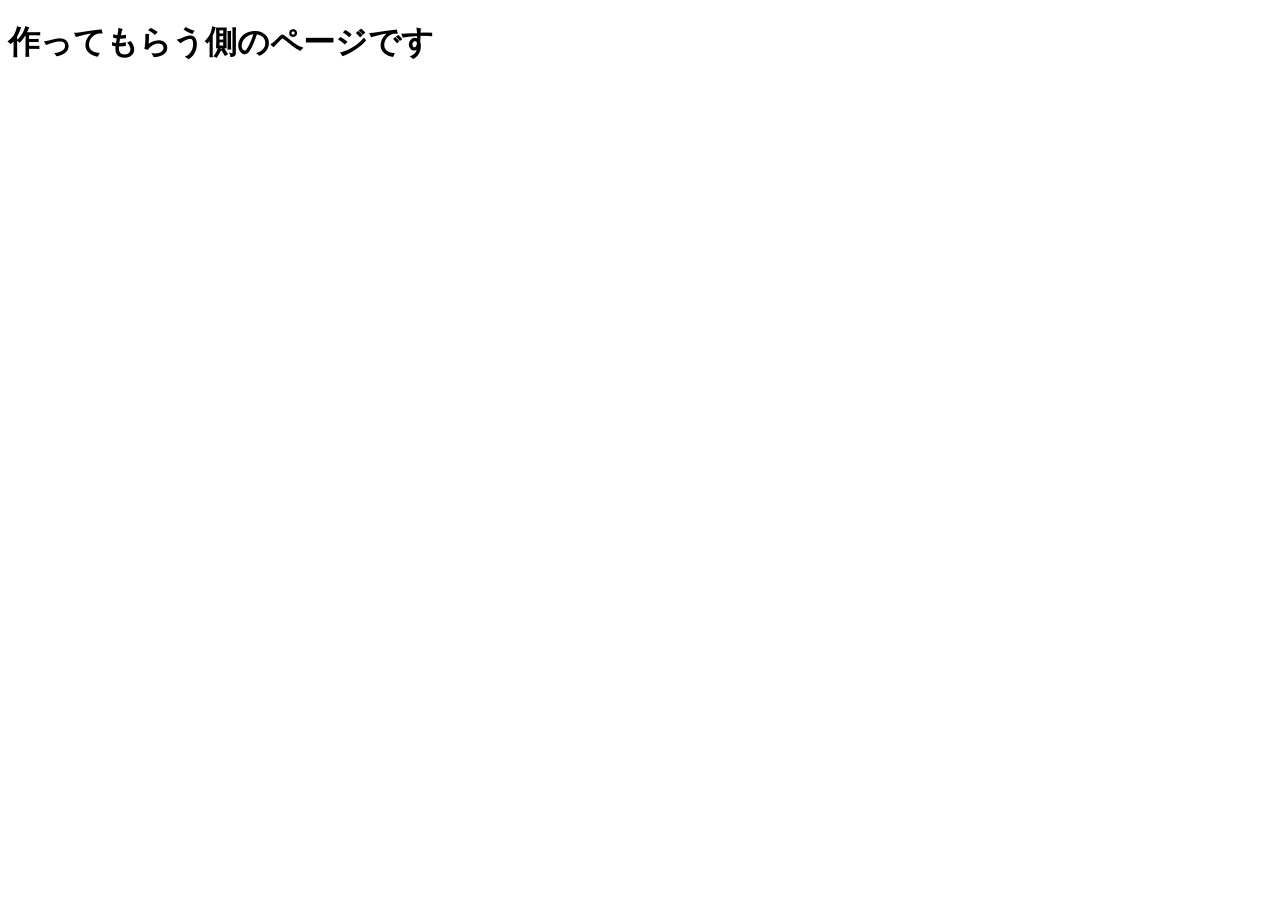
==== kids.html @ 2f5b06fe "kids.htmlの作成" ====
<!-- kids.html -->
<!doctype html>
<html lang="ja">
<head>
	<meta charset="utf-8">
	<meta name="viewport" content="width=device-width, initial-scale=1">
	<title>作ってもらう側</title>
</head>
<body>
	<main>
		<h1>作ってもらう側のページです</h1>
		<p id="greeting"></p>
	</main>

	<script>
		const UserName = sessionStorage.getItem("UserName");

		if (UserName) {
			document.getElementById("greeting").textContent = `こんにちは、${UserName}さん。`;
		}
	</script>
</body>
</html>
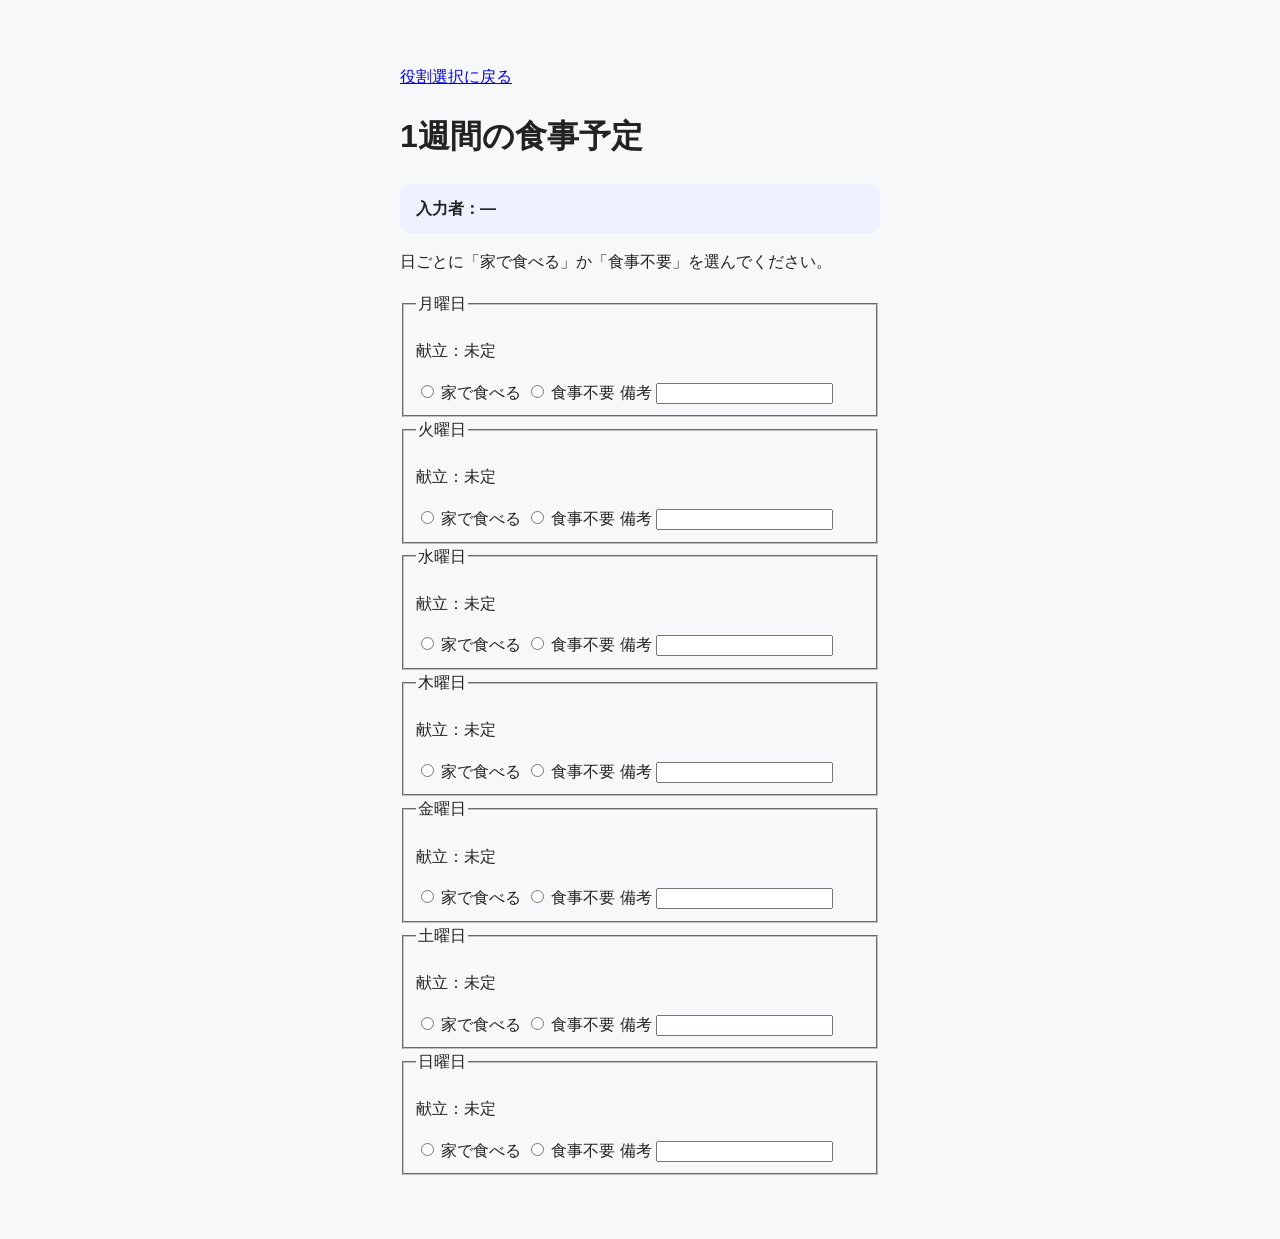
==== commit 8441c0c8: "Update kids.html" ====
--- a/kids.html
+++ b/kids.html
@@ -1,23 +1,69 @@
-<!-- kids.html -->
 <!doctype html>
 <html lang="ja">
 <head>
 	<meta charset="utf-8">
 	<meta name="viewport" content="width=device-width, initial-scale=1">
-	<title>作ってもらう側</title>
+	<title>食事予定の入力 | Mealink</title>
+	<link rel="stylesheet" href="style.css">
 </head>
-<body>
+<body data-page="kids">
 	<main>
-		<h1>作ってもらう側のページです</h1>
-		<p id="greeting"></p>
+		<a href="index.html">役割選択に戻る</a>
+		<h1 id="plan-owner">1週間の食事予定</h1>
+		<p id="greeting">入力者：<span data-field="UserName">—</span></p>
+		<p>日ごとに「家で食べる」か「食事不要」を選んでください。</p>
+
+		<div id="week-list" data-field="weeklyMealPlans">
+			<fieldset id="day-mon">
+				<legend>月曜日 <span data-field="mealDate"></span></legend>
+				<p>献立：<span data-field="mealMenu">未定</span></p>
+				<label><input type="radio" name="meal-mon" data-field="needsMeal" value="true"> 家で食べる</label>
+				<label><input type="radio" name="meal-mon" data-field="needsMeal" value="false"> 食事不要</label>
+				<label>備考 <input type="text" name="note-mon" data-field="mealNote" maxlength="120"></label>
+			</fieldset>
+			<fieldset id="day-tue">
+				<legend>火曜日 <span data-field="mealDate"></span></legend>
+				<p>献立：<span data-field="mealMenu">未定</span></p>
+				<label><input type="radio" name="meal-tue" data-field="needsMeal" value="true"> 家で食べる</label>
+				<label><input type="radio" name="meal-tue" data-field="needsMeal" value="false"> 食事不要</label>
+				<label>備考 <input type="text" name="note-tue" data-field="mealNote" maxlength="120"></label>
+			</fieldset>
+			<fieldset id="day-wed">
+				<legend>水曜日 <span data-field="mealDate"></span></legend>
+				<p>献立：<span data-field="mealMenu">未定</span></p>
+				<label><input type="radio" name="meal-wed" data-field="needsMeal" value="true"> 家で食べる</label>
+				<label><input type="radio" name="meal-wed" data-field="needsMeal" value="false"> 食事不要</label>
+				<label>備考 <input type="text" name="note-wed" data-field="mealNote" maxlength="120"></label>
+			</fieldset>
+			<fieldset id="day-thu">
+				<legend>木曜日 <span data-field="mealDate"></span></legend>
+				<p>献立：<span data-field="mealMenu">未定</span></p>
+				<label><input type="radio" name="meal-thu" data-field="needsMeal" value="true"> 家で食べる</label>
+				<label><input type="radio" name="meal-thu" data-field="needsMeal" value="false"> 食事不要</label>
+				<label>備考 <input type="text" name="note-thu" data-field="mealNote" maxlength="120"></label>
+			</fieldset>
+			<fieldset id="day-fri">
+				<legend>金曜日 <span data-field="mealDate"></span></legend>
+				<p>献立：<span data-field="mealMenu">未定</span></p>
+				<label><input type="radio" name="meal-fri" data-field="needsMeal" value="true"> 家で食べる</label>
+				<label><input type="radio" name="meal-fri" data-field="needsMeal" value="false"> 食事不要</label>
+				<label>備考 <input type="text" name="note-fri" data-field="mealNote" maxlength="120"></label>
+			</fieldset>
+			<fieldset id="day-sat">
+				<legend>土曜日 <span data-field="mealDate"></span></legend>
+				<p>献立：<span data-field="mealMenu">未定</span></p>
+				<label><input type="radio" name="meal-sat" data-field="needsMeal" value="true"> 家で食べる</label>
+				<label><input type="radio" name="meal-sat" data-field="needsMeal" value="false"> 食事不要</label>
+				<label>備考 <input type="text" name="note-sat" data-field="mealNote" maxlength="120"></label>
+			</fieldset>
+			<fieldset id="day-sun">
+				<legend>日曜日 <span data-field="mealDate"></span></legend>
+				<p>献立：<span data-field="mealMenu">未定</span></p>
+				<label><input type="radio" name="meal-sun" data-field="needsMeal" value="true"> 家で食べる</label>
+				<label><input type="radio" name="meal-sun" data-field="needsMeal" value="false"> 食事不要</label>
+				<label>備考 <input type="text" name="note-sun" data-field="mealNote" maxlength="120"></label>
+			</fieldset>
+		</div>
 	</main>
-
-	<script>
-		const UserName = sessionStorage.getItem("UserName");
-
-		if (UserName) {
-			document.getElementById("greeting").textContent = `こんにちは、${UserName}さん。`;
-		}
-	</script>
 </body>
-</html>+</html>
--- a/style.css
+++ b/style.css
@@ -0,0 +1,104 @@
+/* 全体のベース設定 */
+* {
+  box-sizing: border-box;
+}
+
+body {
+  margin: 0;
+  padding: 24px;
+  font-family: -apple-system, BlinkMacSystemFont, "Hiragino Sans", "Yu Gothic", sans-serif;
+  background-color: #f7f8fa;
+  color: #222;
+  line-height: 1.6;
+}
+
+main {
+  max-width: 480px;
+  margin: 40px auto;
+}
+
+/* 選択画面（index.html） */
+#select-page {
+  background: #ffffff;
+  padding: 32px 24px;
+  border-radius: 16px;
+  box-shadow: 0 6px 20px rgba(0, 0, 0, 0.06);
+  text-align: center;
+}
+
+#select-page h1 {
+  margin: 0 0 24px;
+  font-size: 1.8rem;
+  color: #1f2937;
+}
+
+#select-page p {
+  margin: 0 0 24px;
+  text-align: left;
+}
+
+label[for="name-input"] {
+  display: block;
+  margin-bottom: 8px;
+  font-size: 0.95rem;
+  font-weight: bold;
+  color: #374151;
+}
+
+#name-input {
+  width: 100%;
+  padding: 12px 14px;
+  font-size: 1rem;
+  border: 1.5px solid #d1d5db;
+  border-radius: 10px;
+  outline: none;
+  transition: border-color 0.2s, box-shadow 0.2s;
+}
+
+#name-input:focus {
+  border-color: #3b82f6;
+  box-shadow: 0 0 0 3px rgba(59, 130, 246, 0.15);
+}
+
+/* ボタン共通・個別スタイル */
+#kids-button,
+#mom-button {
+  width: 100%;
+  padding: 13px 16px;
+  font-size: 1rem;
+  font-weight: bold;
+  border: none;
+  border-radius: 10px;
+  cursor: pointer;
+  transition: transform 0.1s, opacity 0.2s;
+}
+
+#kids-button {
+  background-color: #f59e0b; /* 「作ってもらう」：あたたかいオレンジ系 */
+  color: #ffffff;
+  margin-bottom: 12px;
+}
+
+#mom-button {
+  background-color: #10b981; /* 「作る」：落ち着いたグリーン系 */
+  color: #ffffff;
+}
+
+#kids-button:hover,
+#mom-button:hover {
+  opacity: 0.92;
+}
+
+#kids-button:active,
+#mom-button:active {
+  transform: scale(0.99);
+}
+
+/* 遷移先ページ（kids.html / mom.html 用） */
+#greeting {
+  margin-top: 16px;
+  padding: 12px 16px;
+  background: #eef2ff;
+  border-radius: 10px;
+  font-weight: bold;
+}
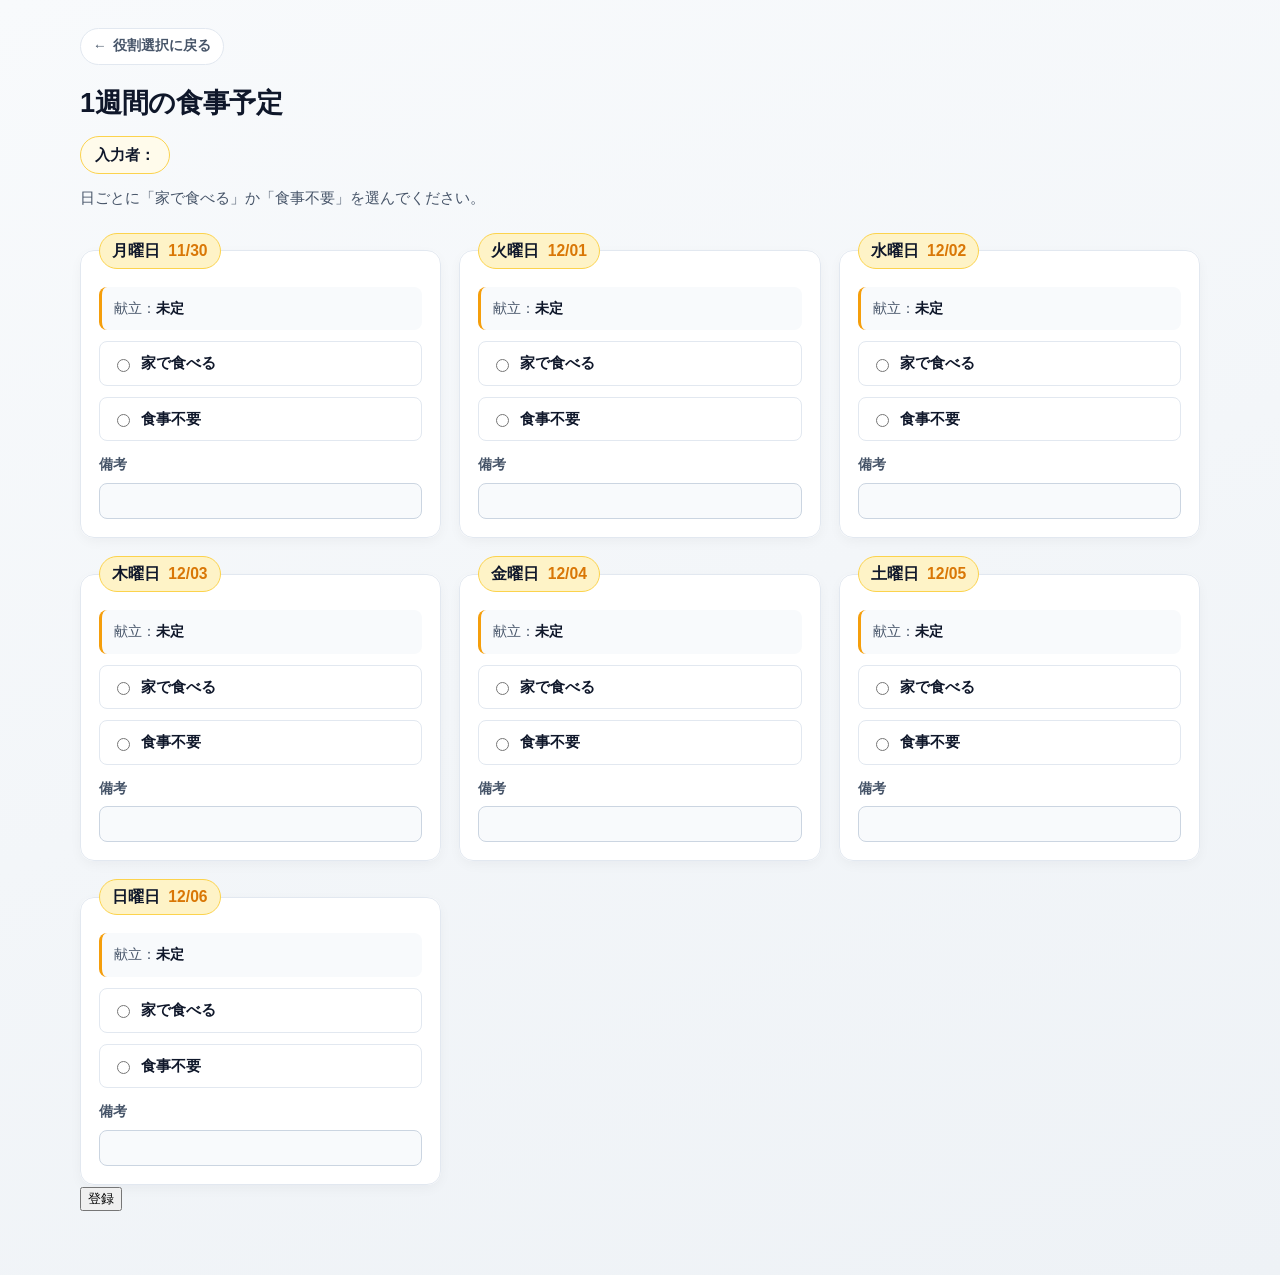
==== commit 3411b7ac: "Update kids.html" ====
--- a/kids.html
+++ b/kids.html
@@ -64,6 +64,8 @@
 				<label>備考 <input type="text" name="note-sun" data-field="mealNote" maxlength="120"></label>
 			</fieldset>
 		</div>
+		<button id="add-button" type="button">登録</button>
 	</main>
+	<script src="app.js" defer></script>
 </body>
 </html>
--- a/style.css
+++ b/style.css
@@ -1,104 +1,547 @@
-/* 全体のベース設定 */
-* {
+/* ==========================================================================
+   Mealink Design System / Stylesheet
+   ========================================================================== */
+
+:root {
+  --bg-grad-start: #f8fafc;
+  --bg-grad-end: #eef2f6;
+  --surface: #ffffff;
+  --surface-alt: #f8fafc;
+  --surface-muted: #f1f5f9;
+
+  --text-primary: #0f172a;
+  --text-secondary: #475569;
+  --text-muted: #64748b;
+
+  --border-subtle: #e2e8f0;
+  --border-strong: #cbd5e1;
+
+  --kids-main: #f59e0b;
+  --kids-hover: #d97706;
+  --kids-tint: #fffbeb;
+  --kids-tint-strong: #fef3c7;
+  --kids-border: #fcd34d;
+
+  --mom-main: #10b981;
+  --mom-hover: #059669;
+  --mom-tint: #ecfdf5;
+  --mom-tint-strong: #d1fae5;
+  --mom-border: #6ee7b7;
+
+  --focus-color: #2563eb;
+  --focus-ring: rgba(37, 99, 235, 0.16);
+
+  --radius-sm: 8px;
+  --radius-md: 14px;
+  --radius-lg: 20px;
+  --radius-pill: 999px;
+
+  --shadow-card: 0 10px 28px -6px rgba(15, 23, 42, 0.07), 0 4px 10px -4px rgba(15, 23, 42, 0.04);
+  --shadow-tile: 0 4px 14px -2px rgba(15, 23, 42, 0.05);
+  --shadow-btn: 0 4px 12px rgba(15, 23, 42, 0.08);
+}
+
+*,
+*::before,
+*::after {
   box-sizing: border-box;
 }
 
 body {
   margin: 0;
-  padding: 24px;
-  font-family: -apple-system, BlinkMacSystemFont, "Hiragino Sans", "Yu Gothic", sans-serif;
-  background-color: #f7f8fa;
-  color: #222;
-  line-height: 1.6;
+  min-height: 100vh;
+  padding: 28px 18px 64px;
+  font-family: -apple-system, BlinkMacSystemFont, "Hiragino Kaku Gothic ProN", "Hiragino Sans", "Yu Gothic", Meiryo, sans-serif;
+  font-size: 16px;
+  line-height: 1.65;
+  color: var(--text-primary);
+  background: linear-gradient(160deg, var(--bg-grad-start) 0%, var(--bg-grad-end) 100%);
+  -webkit-font-smoothing: antialiased;
 }
 
 main {
-  max-width: 480px;
-  margin: 40px auto;
-}
-
-/* 選択画面（index.html） */
+  width: 100%;
+  max-width: 1120px;
+  margin: 0 auto;
+}
+
+h1,
+p,
+ul {
+  margin-top: 0;
+}
+
+/* ==========================================================================
+   1. 役割選択画面（index_2.html）
+   ========================================================================== */
+
 #select-page {
-  background: #ffffff;
-  padding: 32px 24px;
-  border-radius: 16px;
-  box-shadow: 0 6px 20px rgba(0, 0, 0, 0.06);
+  max-width: 440px;
+  margin: 48px auto;
+  padding: 36px 28px;
+  background: var(--surface);
+  border: 1px solid var(--border-subtle);
+  border-radius: var(--radius-lg);
+  box-shadow: var(--shadow-card);
   text-align: center;
 }
 
 #select-page h1 {
-  margin: 0 0 24px;
-  font-size: 1.8rem;
-  color: #1f2937;
+  margin-bottom: 24px;
+  font-size: 2rem;
+  font-weight: 800;
+  letter-spacing: -0.01em;
+  background: linear-gradient(90deg, var(--kids-hover), var(--mom-hover));
+  -webkit-background-clip: text;
+  background-clip: text;
+  color: transparent;
 }
 
 #select-page p {
-  margin: 0 0 24px;
+  margin-bottom: 24px;
   text-align: left;
 }
 
 label[for="name-input"] {
   display: block;
   margin-bottom: 8px;
-  font-size: 0.95rem;
-  font-weight: bold;
-  color: #374151;
+  font-size: 0.92rem;
+  font-weight: 700;
+  color: var(--text-secondary);
 }
 
 #name-input {
   width: 100%;
   padding: 12px 14px;
+  font-family: inherit;
   font-size: 1rem;
-  border: 1.5px solid #d1d5db;
-  border-radius: 10px;
+  color: var(--text-primary);
+  background: var(--surface-alt);
+  border: 1.5px solid var(--border-strong);
+  border-radius: var(--radius-sm);
+  transition: border-color 0.18s ease, box-shadow 0.18s ease, background-color 0.18s ease;
+}
+
+#name-input::placeholder {
+  color: #94a3b8;
+}
+
+#name-input:focus {
   outline: none;
-  transition: border-color 0.2s, box-shadow 0.2s;
-}
-
-#name-input:focus {
-  border-color: #3b82f6;
-  box-shadow: 0 0 0 3px rgba(59, 130, 246, 0.15);
-}
-
-/* ボタン共通・個別スタイル */
+  background: var(--surface);
+  border-color: var(--focus-color);
+  box-shadow: 0 0 0 4px var(--focus-ring);
+}
+
 #kids-button,
 #mom-button {
+  display: block;
   width: 100%;
-  padding: 13px 16px;
+  padding: 14px 18px;
+  font-family: inherit;
   font-size: 1rem;
-  font-weight: bold;
+  font-weight: 700;
+  letter-spacing: 0.02em;
+  color: #ffffff;
   border: none;
-  border-radius: 10px;
+  border-radius: var(--radius-sm);
+  box-shadow: var(--shadow-btn);
   cursor: pointer;
-  transition: transform 0.1s, opacity 0.2s;
+  transition: transform 0.14s ease, box-shadow 0.18s ease, background-color 0.18s ease;
 }
 
 #kids-button {
-  background-color: #f59e0b; /* 「作ってもらう」：あたたかいオレンジ系 */
-  color: #ffffff;
+  background-color: var(--kids-main);
   margin-bottom: 12px;
 }
 
+#kids-button:hover {
+  background-color: var(--kids-hover);
+  transform: translateY(-1px);
+}
+
 #mom-button {
-  background-color: #10b981; /* 「作る」：落ち着いたグリーン系 */
-  color: #ffffff;
-}
-
-#kids-button:hover,
+  background-color: var(--mom-main);
+}
+
 #mom-button:hover {
-  opacity: 0.92;
+  background-color: var(--mom-hover);
+  transform: translateY(-1px);
 }
 
 #kids-button:active,
 #mom-button:active {
-  transform: scale(0.99);
-}
-
-/* 遷移先ページ（kids.html / mom.html 用） */
+  transform: translateY(0) scale(0.99);
+}
+
+/* ==========================================================================
+   2. ページ共通ヘッダー・導線（kids_2.html / mom_2.html）
+   ========================================================================== */
+
+body[data-page="kids"] main > a,
+body[data-page="mom"] main > a {
+  display: inline-flex;
+  align-items: center;
+  gap: 6px;
+  margin-bottom: 16px;
+  padding: 6px 12px;
+  font-size: 0.86rem;
+  font-weight: 700;
+  color: var(--text-secondary);
+  text-decoration: none;
+  background: var(--surface);
+  border: 1px solid var(--border-subtle);
+  border-radius: var(--radius-pill);
+  transition: color 0.15s ease, border-color 0.15s ease, background-color 0.15s ease;
+}
+
+body[data-page="kids"] main > a::before,
+body[data-page="mom"] main > a::before {
+  content: "←";
+  font-weight: 700;
+}
+
+body[data-page="kids"] main > a:hover,
+body[data-page="mom"] main > a:hover {
+  color: var(--text-primary);
+  border-color: var(--border-strong);
+  background: var(--surface-alt);
+}
+
+body[data-page="kids"] h1,
+body[data-page="mom"] h1 {
+  margin-bottom: 10px;
+  font-size: 1.7rem;
+  font-weight: 800;
+  letter-spacing: -0.01em;
+}
+
 #greeting {
-  margin-top: 16px;
-  padding: 12px 16px;
-  background: #eef2ff;
-  border-radius: 10px;
-  font-weight: bold;
+  display: inline-block;
+  padding: 6px 14px;
+  margin-bottom: 12px;
+  font-size: 0.92rem;
+  font-weight: 600;
+  background: var(--surface);
+  border: 1px solid var(--border-subtle);
+  border-radius: var(--radius-pill);
+}
+
+body[data-page="kids"] #greeting {
+  background: var(--kids-tint);
+  border-color: var(--kids-border);
+}
+
+body[data-page="mom"] #greeting {
+  background: var(--mom-tint);
+  border-color: var(--mom-border);
+}
+
+#greeting [data-field="UserName"] {
+  font-weight: 800;
+}
+
+body[data-page="kids"] main > p:last-of-type,
+body[data-page="mom"] main > p:last-of-type {
+  margin-bottom: 22px;
+  font-size: 0.94rem;
+  color: var(--text-secondary);
+}
+
+/* ==========================================================================
+   3. 食事予定の入力画面（kids_2.html）
+   ========================================================================== */
+
+body[data-page="kids"] #week-list {
+  display: grid;
+  grid-template-columns: repeat(auto-fit, minmax(275px, 1fr));
+  gap: 18px;
+}
+
+body[data-page="kids"] fieldset[id^="day-"] {
+  margin: 0;
+  padding: 18px;
+  background: var(--surface);
+  border: 1px solid var(--border-subtle);
+  border-radius: var(--radius-md);
+  box-shadow: var(--shadow-tile);
+  display: flex;
+  flex-direction: column;
+  gap: 11px;
+  transition: transform 0.16s ease, box-shadow 0.18s ease, border-color 0.18s ease;
+}
+
+body[data-page="kids"] fieldset[id^="day-"]:hover {
+  transform: translateY(-2px);
+  box-shadow: var(--shadow-card);
+  border-color: var(--kids-border);
+}
+
+body[data-page="kids"] fieldset[id^="day-"] legend {
+  padding: 4px 12px;
+  font-size: 0.98rem;
+  font-weight: 800;
+  color: var(--text-primary);
+  background: var(--kids-tint-strong);
+  border: 1px solid var(--kids-border);
+  border-radius: var(--radius-pill);
+}
+
+body[data-page="kids"] [data-field="mealDate"] {
+  margin-left: 4px;
+  font-weight: 700;
+  color: var(--kids-hover);
+}
+
+body[data-page="kids"] fieldset[id^="day-"] > p {
+  margin: 0;
+  padding: 10px 12px;
+  font-size: 0.9rem;
+  color: var(--text-secondary);
+  background: var(--surface-alt);
+  border-left: 3px solid var(--kids-main);
+  border-radius: var(--radius-sm);
+}
+
+body[data-page="kids"] [data-field="mealMenu"] {
+  font-weight: 700;
+  color: var(--text-primary);
+}
+
+body[data-page="kids"] fieldset[id^="day-"] > label:has([type="radio"]) {
+  display: flex;
+  align-items: center;
+  gap: 8px;
+  padding: 9px 12px;
+  font-size: 0.93rem;
+  font-weight: 600;
+  color: var(--text-primary);
+  background: var(--surface);
+  border: 1.5px solid var(--border-subtle);
+  border-radius: var(--radius-sm);
+  cursor: pointer;
+  transition: background-color 0.15s ease, border-color 0.15s ease, box-shadow 0.15s ease;
+}
+
+body[data-page="kids"] fieldset[id^="day-"] > label:has([type="radio"]):hover {
+  background: var(--kids-tint);
+  border-color: var(--kids-border);
+}
+
+body[data-page="kids"] fieldset[id^="day-"] > label:has([type="radio"]:checked) {
+  background: var(--kids-tint);
+  border-color: var(--kids-main);
+  box-shadow: 0 0 0 3px rgba(245, 158, 11, 0.16);
+}
+
+body[data-page="kids"] [data-field="needsMeal"] {
+  accent-color: var(--kids-hover);
+  cursor: pointer;
+}
+
+body[data-page="kids"] fieldset[id^="day-"] > label:has([data-field="mealNote"]) {
+  display: flex;
+  flex-direction: column;
+  gap: 6px;
+  margin-top: 2px;
+  font-size: 0.86rem;
+  font-weight: 700;
+  color: var(--text-secondary);
+}
+
+body[data-page="kids"] [data-field="mealNote"] {
+  width: 100%;
+  padding: 9px 12px;
+  font-family: inherit;
+  font-size: 0.92rem;
+  font-weight: 400;
+  color: var(--text-primary);
+  background: var(--surface-alt);
+  border: 1.5px solid var(--border-strong);
+  border-radius: var(--radius-sm);
+  transition: border-color 0.15s ease, box-shadow 0.15s ease, background-color 0.15s ease;
+}
+
+body[data-page="kids"] [data-field="mealNote"]:focus {
+  outline: none;
+  background: var(--surface);
+  border-color: var(--focus-color);
+  box-shadow: 0 0 0 3px var(--focus-ring);
+}
+
+/* ==========================================================================
+   4. 家族の食事予定一覧（mom_2.html）
+   ========================================================================== */
+
+body[data-page="mom"] table {
+  width: 100%;
+  border-collapse: separate;
+  border-spacing: 0;
+  background: var(--surface);
+  border: 1px solid var(--border-subtle);
+  border-radius: var(--radius-md);
+  overflow: hidden;
+  box-shadow: var(--shadow-card);
+}
+
+body[data-page="mom"] caption#week-range {
+  caption-side: top;
+  margin-bottom: 10px;
+  text-align: left;
+  font-size: 0.92rem;
+  font-weight: 700;
+  color: var(--text-secondary);
+}
+
+body[data-page="mom"] thead th {
+  padding: 13px 16px;
+  text-align: left;
+  font-size: 0.86rem;
+  font-weight: 800;
+  letter-spacing: 0.02em;
+  color: var(--text-primary);
+  background: var(--mom-tint-strong);
+  border-bottom: 1px solid var(--mom-border);
+}
+
+body[data-page="mom"] tbody tr[id^="day-"] {
+  transition: background-color 0.15s ease;
+}
+
+body[data-page="mom"] tbody tr[id^="day-"]:hover {
+  background: var(--surface-alt);
+}
+
+body[data-page="mom"] tbody tr[id^="day-"] th,
+body[data-page="mom"] tbody tr[id^="day-"] td {
+  border-bottom: 1px solid var(--border-subtle);
+}
+
+body[data-page="mom"] tbody tr[id^="day-"]:last-child th,
+body[data-page="mom"] tbody tr[id^="day-"]:last-child td {
+  border-bottom: none;
+}
+
+body[data-page="mom"] tbody th[scope="row"] {
+  padding: 14px 16px;
+  text-align: left;
+  font-size: 0.94rem;
+  font-weight: 700;
+  white-space: nowrap;
+  vertical-align: top;
+}
+
+body[data-page="mom"] [data-field="mealDate"] {
+  display: inline-block;
+  margin-left: 6px;
+  padding: 2px 9px;
+  font-size: 0.82rem;
+  font-weight: 700;
+  color: var(--mom-hover);
+  background: var(--mom-tint);
+  border: 1px solid var(--mom-border);
+  border-radius: var(--radius-pill);
+}
+
+body[data-page="mom"] tbody td {
+  padding: 14px 16px;
+  vertical-align: top;
+}
+
+body[data-page="mom"] [data-field="mealMenu"] {
+  width: 100%;
+  min-width: 170px;
+  padding: 9px 12px;
+  font-family: inherit;
+  font-size: 0.92rem;
+  color: var(--text-primary);
+  background: var(--surface);
+  border: 1.5px solid var(--border-strong);
+  border-radius: var(--radius-sm);
+  transition: border-color 0.15s ease, box-shadow 0.15s ease;
+}
+
+body[data-page="mom"] [data-field="mealMenu"]:focus {
+  outline: none;
+  border-color: var(--mom-main);
+  box-shadow: 0 0 0 3px rgba(16, 185, 129, 0.18);
+}
+
+body[data-page="mom"] [data-field="noMealCount"] {
+  display: inline-block;
+  padding: 3px 10px;
+  font-size: 0.88rem;
+  font-weight: 700;
+  white-space: nowrap;
+  color: var(--text-secondary);
+  background: var(--surface-muted);
+  border-radius: var(--radius-pill);
+}
+
+body[data-page="mom"] .member-list {
+  list-style: none;
+  padding: 0;
+  margin: 0;
+  display: flex;
+  flex-direction: column;
+  gap: 6px;
+}
+
+body[data-page="mom"] .member-list li {
+  display: flex;
+  flex-wrap: wrap;
+  gap: 6px;
+  align-items: center;
+  padding: 7px 11px;
+  font-size: 0.88rem;
+  background: var(--surface-muted);
+  border: 1px solid var(--border-subtle);
+  border-radius: var(--radius-sm);
+}
+
+body[data-page="mom"] .member-list [data-field="UserName"] {
+  font-weight: 700;
+  color: var(--text-primary);
+}
+
+body[data-page="mom"] .member-list [data-field="needsMeal"] {
+  padding: 1px 8px;
+  font-size: 0.8rem;
+  font-weight: 700;
+  background: var(--surface);
+  border-radius: var(--radius-pill);
+}
+
+body[data-page="mom"] .member-list [data-field="mealNote"] {
+  color: var(--text-muted);
+}
+
+/* ==========================================================================
+   5. レスポンシブ対応
+   ========================================================================== */
+
+@media (max-width: 768px) {
+  body {
+    padding: 20px 12px 48px;
+  }
+
+  #select-page {
+    margin: 24px auto;
+    padding: 28px 20px;
+  }
+
+  #select-page h1 {
+    font-size: 1.7rem;
+  }
+
+  body[data-page="kids"] h1,
+  body[data-page="mom"] h1 {
+    font-size: 1.45rem;
+  }
+
+  body[data-page="mom"] table {
+    display: block;
+    overflow-x: auto;
+    -webkit-overflow-scrolling: touch;
+  }
 }
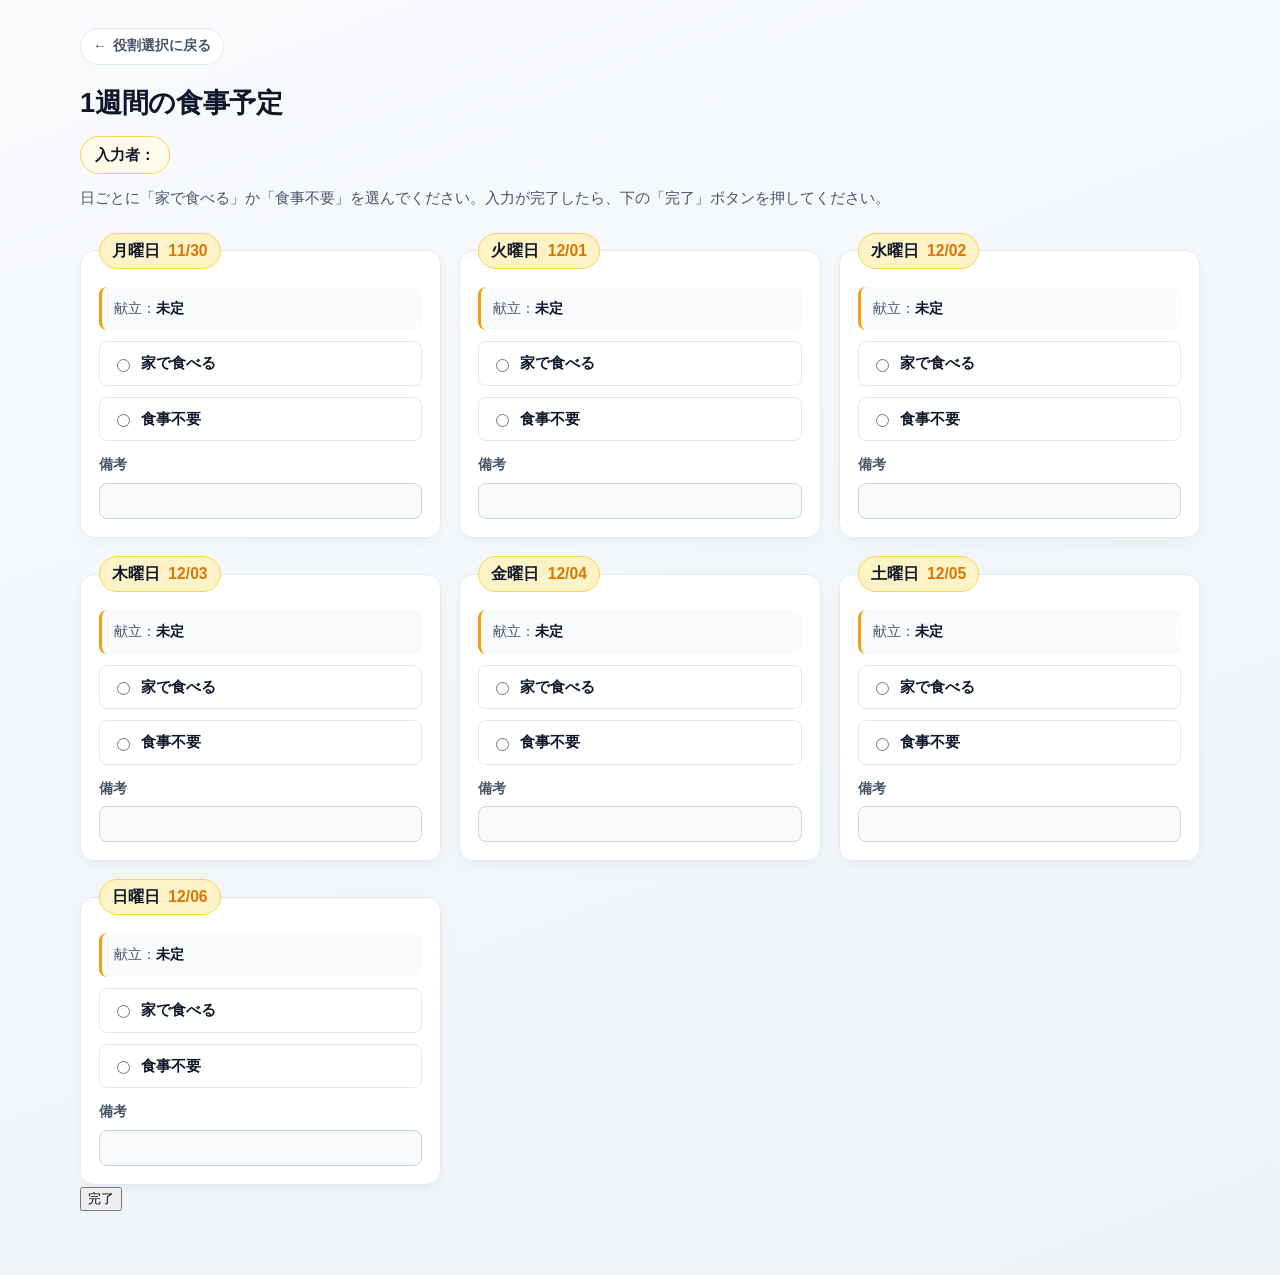
==== commit 706e937e: "Update kids.html" ====
--- a/kids.html
+++ b/kids.html
@@ -11,7 +11,7 @@
 		<a href="index.html">役割選択に戻る</a>
 		<h1 id="plan-owner">1週間の食事予定</h1>
 		<p id="greeting">入力者：<span data-field="UserName">—</span></p>
-		<p>日ごとに「家で食べる」か「食事不要」を選んでください。</p>
+		<p>日ごとに「家で食べる」か「食事不要」を選んでください。入力が完了したら、下の「完了」ボタンを押してください。</p>
 
 		<div id="week-list" data-field="weeklyMealPlans">
 			<fieldset id="day-mon">
@@ -64,7 +64,7 @@
 				<label>備考 <input type="text" name="note-sun" data-field="mealNote" maxlength="120"></label>
 			</fieldset>
 		</div>
-		<button id="add-button" type="button">登録</button>
+		<button id="add-button" type="button">完了</button>
 	</main>
 	<script src="app.js" defer></script>
 </body>
